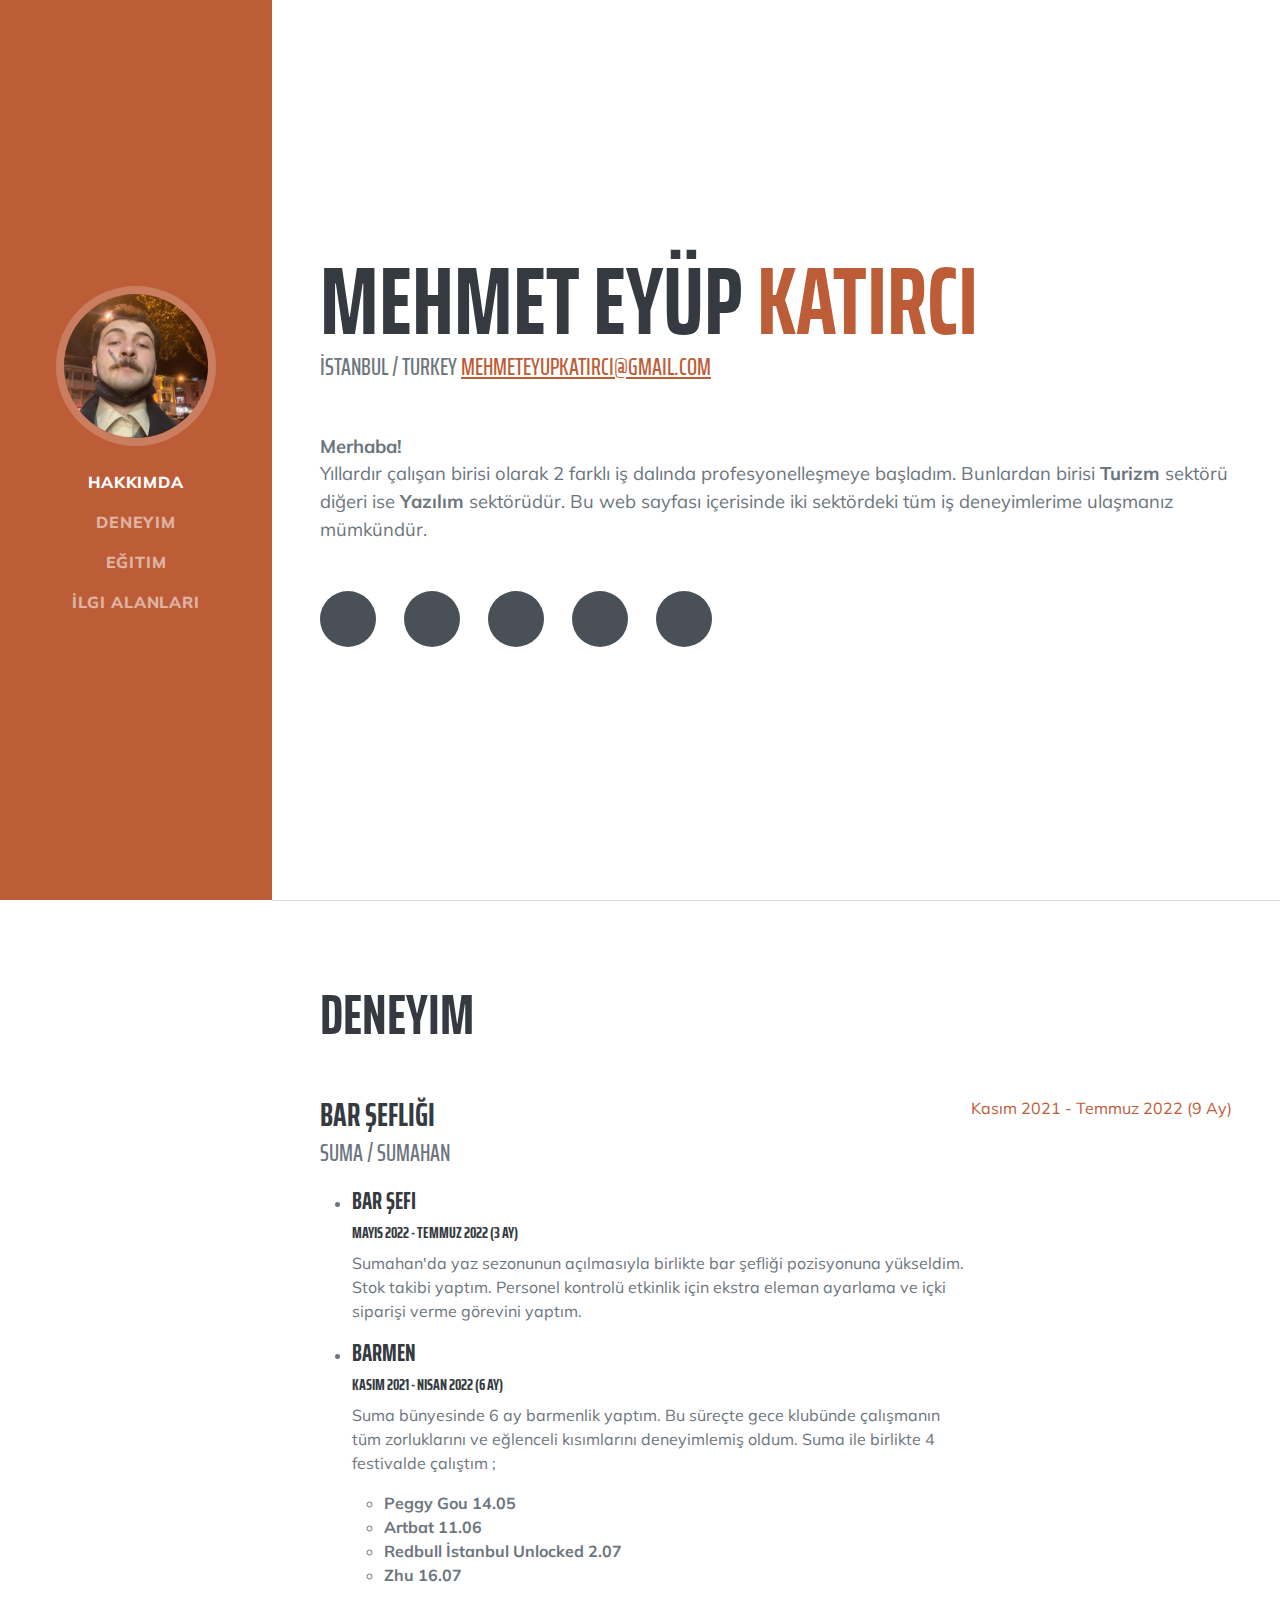
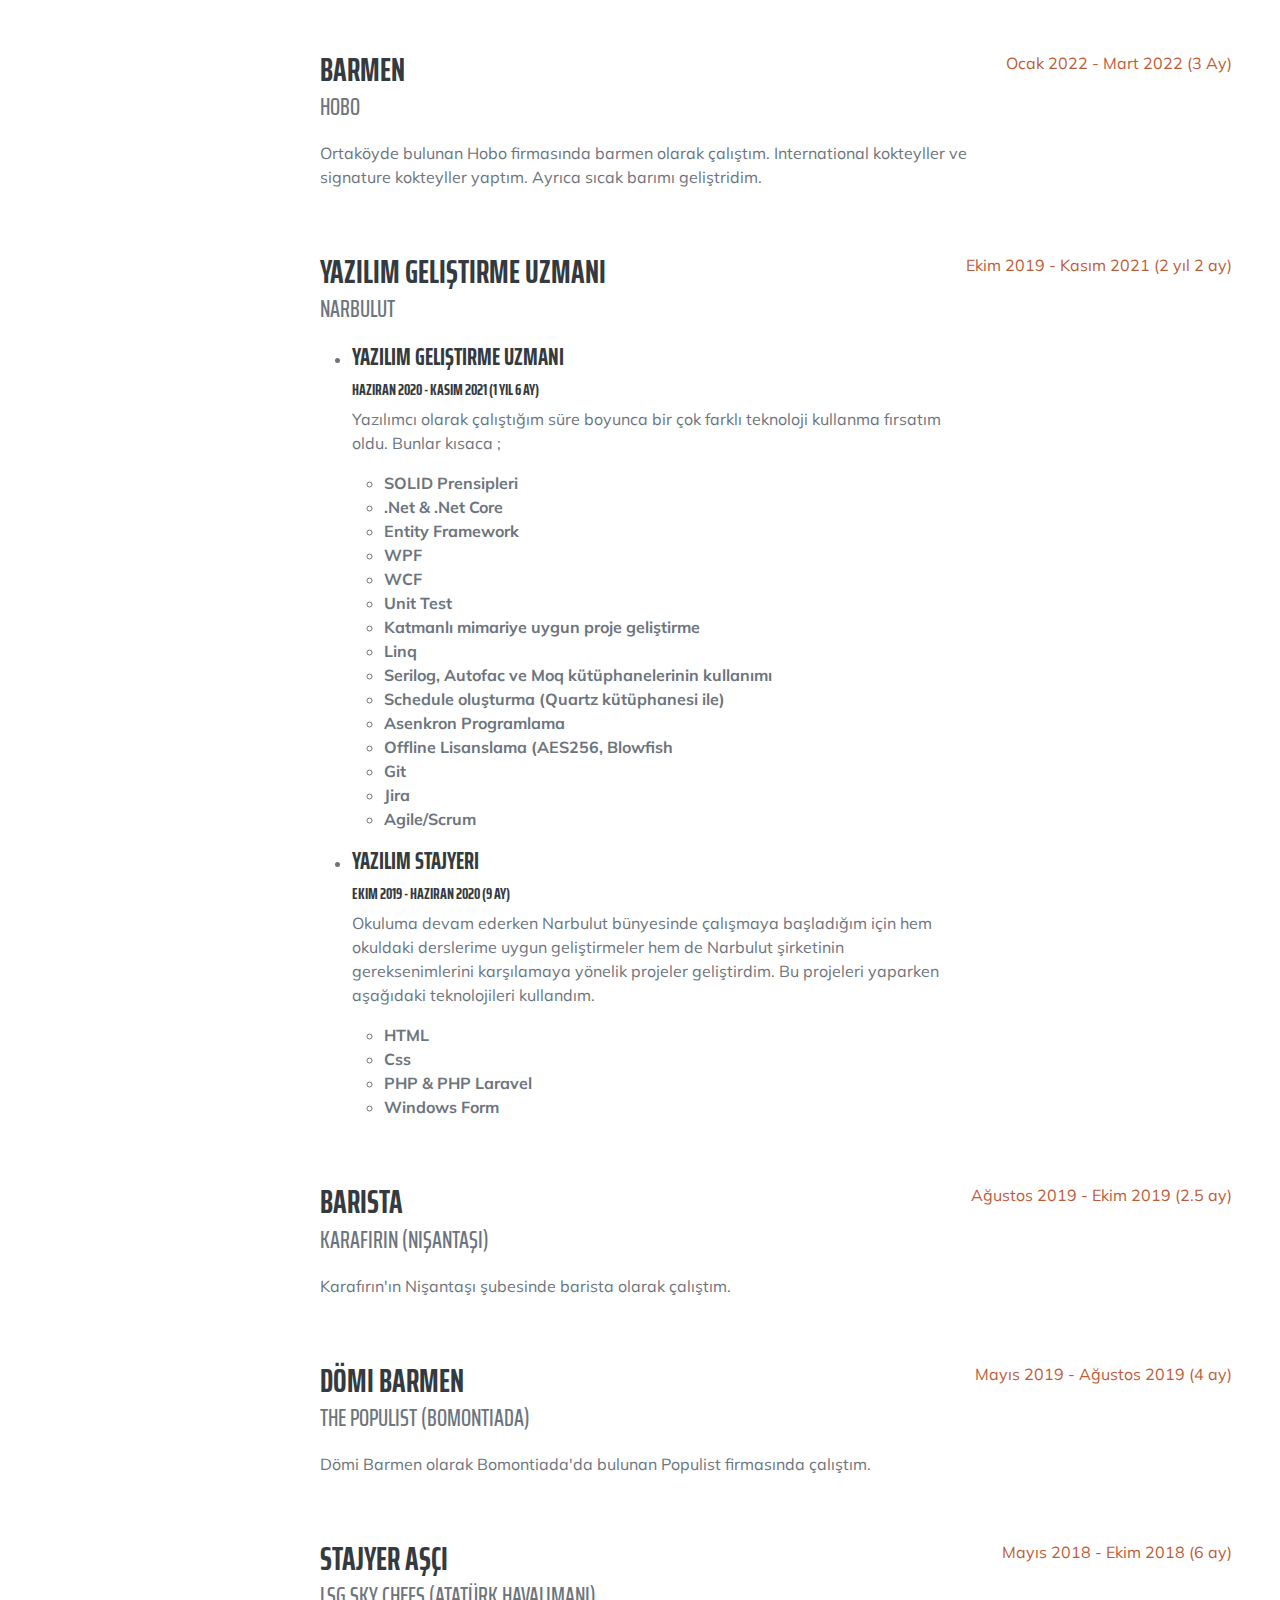
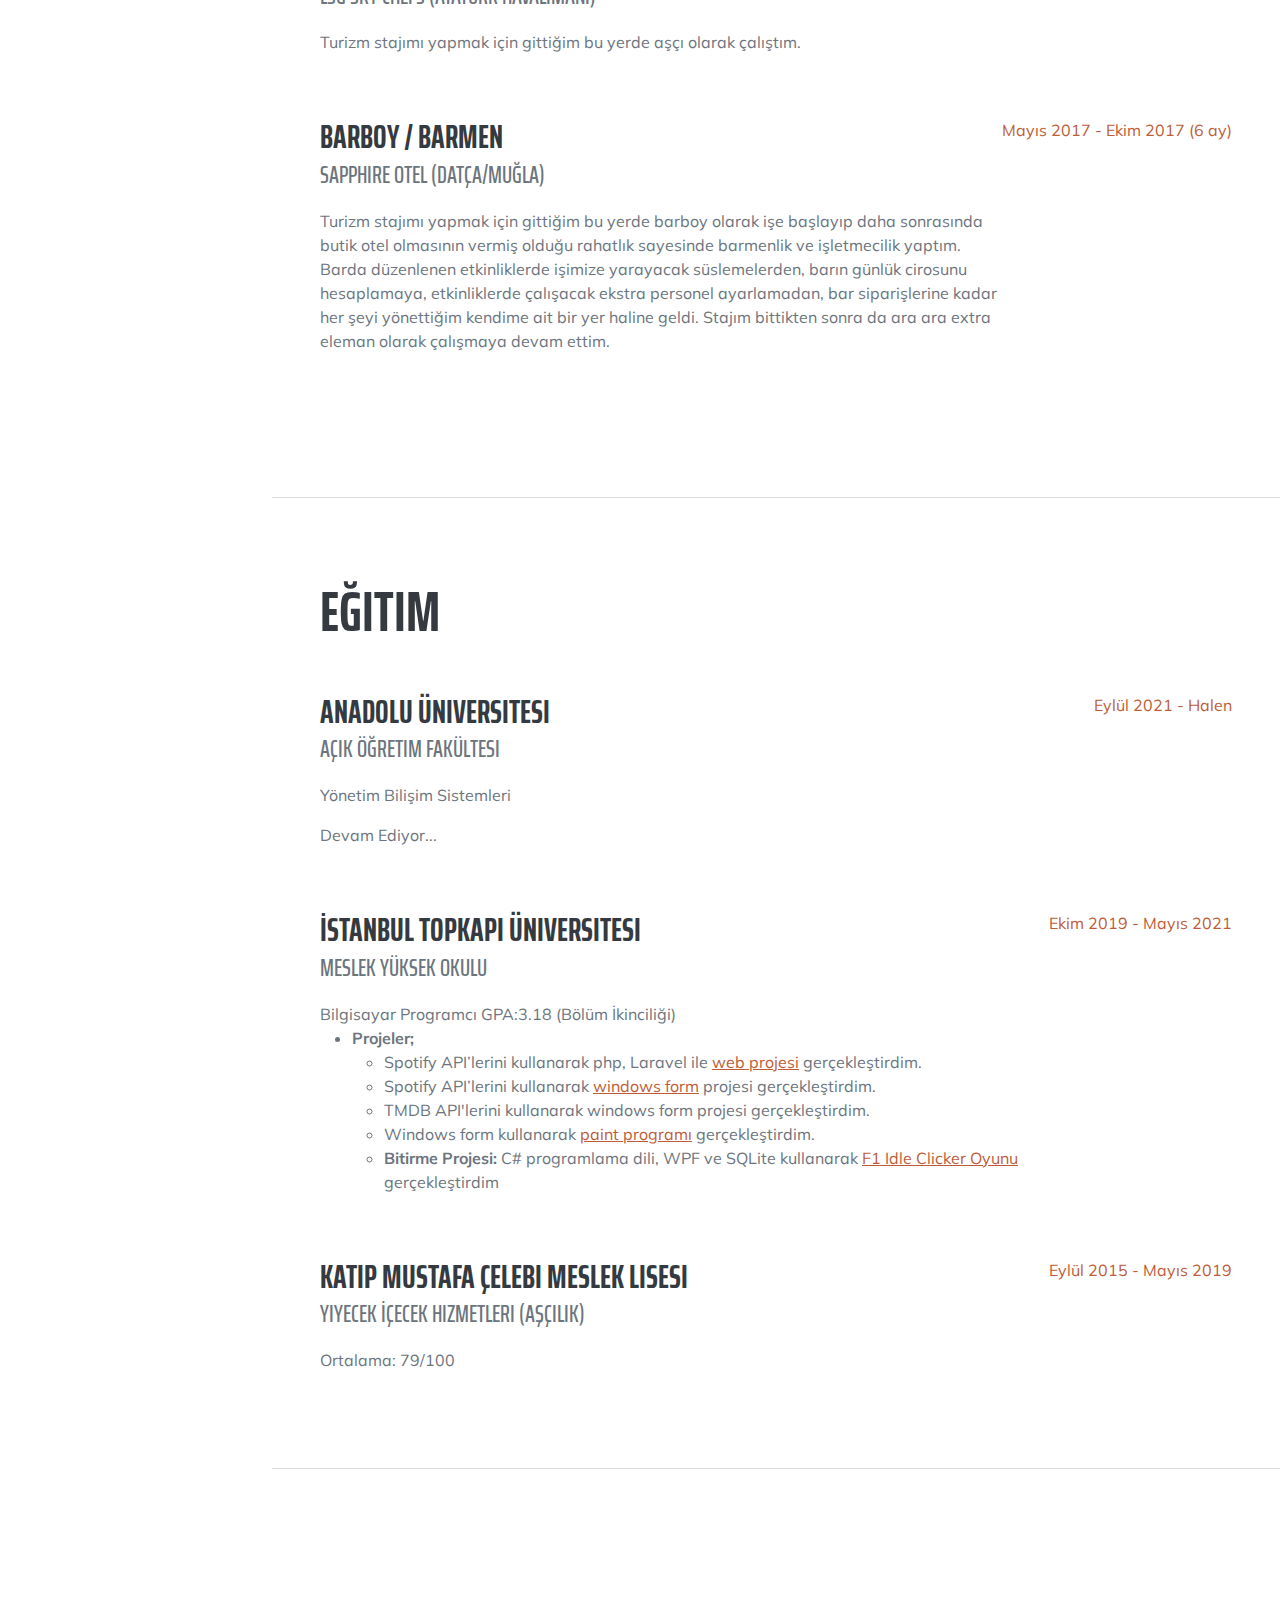
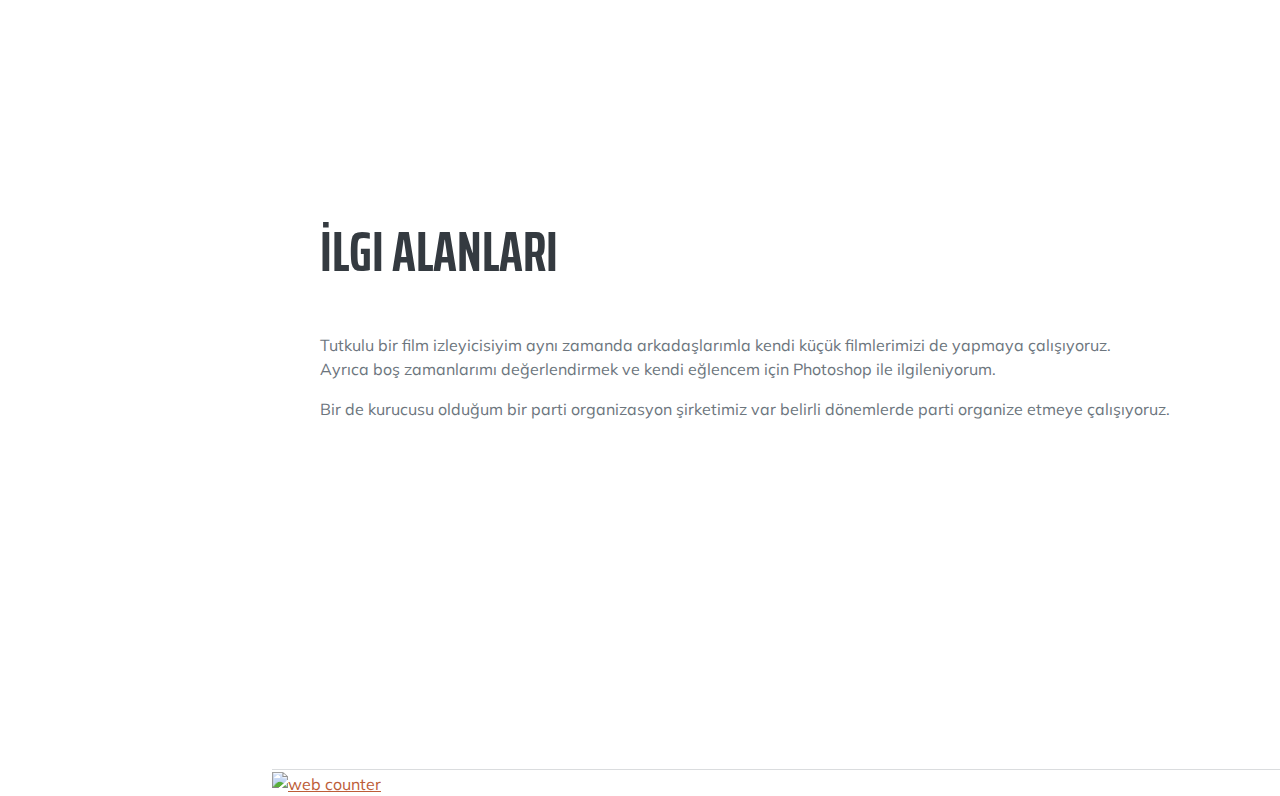
==== homepage.html @ cbed5f96 "loading page added (i know is unnecessary but i like it)" ====
<!DOCTYPE html>
<html lang="en">
    <head>
        <meta charset="utf-8" />
        <meta name="viewport" content="width=device-width, initial-scale=1, shrink-to-fit=no" />
        <meta name="description" content="" />
        <meta name="author" content="" />
        <title>Mehmet Eyüp Katırcı </title>
        <link rel="icon" type="image/x-icon" href="assets/img/favicon.ico" />
        <!-- Font Awesome icons (free version)-->
        <script src="https://use.fontawesome.com/releases/v5.15.3/js/all.js" crossorigin="anonymous"></script>
        <!-- Google fonts-->
        <link href="https://fonts.googleapis.com/css?family=Saira+Extra+Condensed:500,700" rel="stylesheet" type="text/css" />
        <link href="https://fonts.googleapis.com/css?family=Muli:400,400i,800,800i" rel="stylesheet" type="text/css" />
        <!-- Core theme CSS (includes Bootstrap)-->
        <link href="css/styles.css" rel="stylesheet" />
    </head>
    <body id="page-top">
        <!-- Navigation-->
        <nav class="navbar navbar-expand-lg navbar-dark bg-primary fixed-top" id="sideNav">
            <a class="navbar-brand js-scroll-trigger" href="#page-top">
                <span class="d-block d-lg-none">Mehmet Eyüp Katırcı</span>
                <span class="d-none d-lg-block"><img class="img-fluid img-profile rounded-circle mx-auto mb-2" src="assets/img/profil.jpg" alt="..." /></span>
            </a>
            <button class="navbar-toggler" type="button" data-bs-toggle="collapse" data-bs-target="#navbarResponsive" aria-controls="navbarResponsive" aria-expanded="false" aria-label="Toggle navigation"><span class="navbar-toggler-icon"></span></button>
            <div class="collapse navbar-collapse" id="navbarResponsive">
                <ul class="navbar-nav">
                    <li class="nav-item"><a class="nav-link js-scroll-trigger" href="#about">Hakkımda</a></li>
                    <li class="nav-item"><a class="nav-link js-scroll-trigger" href="#experience">Deneyim</a></li>
                    <li class="nav-item"><a class="nav-link js-scroll-trigger" href="#education">Eğitim</a></li>
                    <li class="nav-item"><a class="nav-link js-scroll-trigger" href="#interests">İlgi Alanları</a></li>
                </ul>
            </div>
        </nav>
        <!-- Page Content-->
        <div class="container-fluid p-0">
            <!-- About-->
            <section class="resume-section" id="about">
                <div class="resume-section-content">
                    <h1 class="mb-0">
                        Mehmet Eyüp
                        <span class="text-primary">Katırcı</span>
                    </h1>
                    <div class="subheading mb-5">
                        İstanbul / Turkey 
                        <a href="mailto:mehmeteyupkatirci@gmail.com">mehmeteyupkatirci@gmail.com</a>
                    </div>
                    <p class="lead mb-5"> <strong>Merhaba!</strong> <br> Yıllardır çalışan birisi olarak 2 farklı iş dalında profesyonelleşmeye başladım. Bunlardan birisi <strong>Turizm</strong> sektörü diğeri ise <strong>Yazılım</strong> sektörüdür. Bu web sayfası içerisinde iki sektördeki tüm iş deneyimlerime ulaşmanız mümkündür.</p>
                    <div class="social-icons">
                        <a class="social-icon" target="_blank" href="https://www.linkedin.com/in/mehmeteyupkatirci/"><i class="fab fa-linkedin-in"></i></a>
                        <a class="social-icon" target="_blank" href="https://github.com/mehmeteyupkatirci"><i class="fab fa-github"></i></a>
                        <a class="social-icon" target="_blank" href="https://instagram.com/eyupktrc"><i class="fab fa-instagram"></i></a>
                        <a class="social-icon" target="_blank" href="https://letterboxd.com/mek"><i class="fa fa-film"></i></a>
                        <a class="social-icon" target="_blank" href="https://www.imdb.com/user/ur90310550/?ref_=nv_usr_prof_2"><i class="fab fa-imdb"></i></a>
                    </div>
                </div>
            </section>
            <hr class="m-0" />
            <!-- Deneyim-->
            <section class="resume-section" id="experience">
                <div class="resume-section-content">
                    <h2 class="mb-5">Deneyim</h2>
                    <div class="d-flex flex-column flex-md-row justify-content-between mb-5">
                        <div class="flex-grow-1">
                            <h3 class="mb-0">Bar Şefliği</h3>
                            <div class="subheading mb-3">Suma / Sumahan</div>
                            <ul>
                                <li><h4>Bar Şefi</h4> <h6>Mayıs 2022 - Temmuz 2022 (3 ay)</h6></li>
                                <p>Sumahan'da yaz sezonunun açılmasıyla birlikte bar şefliği pozisyonuna yükseldim. Stok takibi yaptım. 
                                    Personel kontrolü etkinlik için ekstra eleman ayarlama ve içki siparişi verme görevini yaptım.</p>
                                <li><h4>Barmen</h4> <h6>Kasım 2021 - Nisan 2022 (6 ay)</h6></li>
                                <p>Suma bünyesinde 6 ay barmenlik yaptım. Bu süreçte gece klubünde çalışmanın tüm zorluklarını ve 
                                    eğlenceli kısımlarını deneyimlemiş oldum. Suma ile birlikte 4 festivalde çalıştım ;</p>
                                <ul>
                                    <li><strong>Peggy Gou 14.05 </strong> </li>
                                    <li><strong>Artbat 11.06</strong></li>
                                    <li><strong>Redbull İstanbul Unlocked 2.07</strong></li>
                                    <li><strong>Zhu 16.07</strong></li>
                                </ul>
                            </ul>
                            
                        </div>
                        <div class="flex-shrink-0"><span class="text-primary">Kasım 2021 - Temmuz 2022 (9 Ay)</span></div>
                    </div>
                    <div class="d-flex flex-column flex-md-row justify-content-between mb-5">
                        <div class="flex-grow-1">
                            <h3 class="mb-0">Barmen</h3>
                            <div class="subheading mb-3">Hobo</div>
                            <p>Ortaköyde bulunan Hobo firmasında barmen olarak çalıştım. International kokteyller ve signature 
                                kokteyller yaptım. Ayrıca sıcak barımı geliştridim.</p>
                        </div>
                        <div class="flex-shrink-0"><span class="text-primary">Ocak 2022 - Mart 2022 (3 Ay)</span></div>
                    </div>
                    <div class="d-flex flex-column flex-md-row justify-content-between mb-5">
                        <div class="flex-grow-1">
                            <h3 class="mb-0">Yazılım Geliştirme Uzmanı</h3>
                            <div class="subheading mb-3">Narbulut</div>
                            <ul>
                                <li><h4>Yazılım Geliştirme Uzmanı</h4> <h6>Haziran 2020 - Kasım 2021 (1 yıl 6 ay)</h6></li>
                                <p>Yazılımcı olarak çalıştığım süre boyunca bir çok farklı teknoloji kullanma fırsatım oldu. Bunlar kısaca ;</p>
                                    <ul>
                                        <li><strong>SOLID Prensipleri</strong></li>
                                        <li><strong>.Net & .Net Core</strong></li>
                                        <li><strong>Entity Framework</strong></li>
                                        <li><strong>WPF</strong></li>
                                        <li><strong>WCF</strong></li>
                                        <li><strong>Unit Test</strong></li>
                                        <li><strong>Katmanlı mimariye uygun proje geliştirme</strong></li>
                                        <li><strong>Linq</strong></li>
                                        <li><strong>Serilog, Autofac ve Moq kütüphanelerinin kullanımı</strong></li>
                                        <li><strong>Schedule oluşturma (Quartz kütüphanesi ile)</strong></li>
                                        <li><strong>Asenkron Programlama</strong></li>
                                        <li><strong>Offline Lisanslama (AES256, Blowfish</strong></li>
                                        <li><strong>Git</strong></li>
                                        <li><strong>Jira</strong></li>
                                        <li><strong>Agile/Scrum</strong></li>
                                    </ul>
                                    <p></p>
                                    <li><h4>Yazılım Stajyeri</h4> <h6>Ekim 2019 - Haziran 2020 (9 ay)</h6></li>
                                <p>Okuluma devam ederken Narbulut bünyesinde çalışmaya başladığım için hem okuldaki derslerime uygun geliştirmeler
                                     hem de Narbulut şirketinin gereksenimlerini karşılamaya yönelik projeler geliştirdim. Bu projeleri yaparken 
                                     aşağıdaki teknolojileri kullandım.</p>
                                    <ul>
                                        <li><strong>HTML</strong></li>
                                        <li><strong>Css</strong></li>
                                        <li><strong>PHP & PHP Laravel</strong></li>
                                        <li><strong>Windows Form</strong></li>
                                    </ul>
                            </ul>
                        </div>
                        <div class="flex-shrink-0"><span class="text-primary">Ekim 2019 - Kasım 2021 (2 yıl 2 ay) </span></div>
                    </div>
                    <div class="d-flex flex-column flex-md-row justify-content-between mb-5">
                        <div class="flex-grow-1">
                            <h3 class="mb-0">Barista</h3>
                            <div class="subheading mb-3">Karafırın (Nişantaşı)</div>
                            <p>Karafırın'ın Nişantaşı şubesinde barista olarak çalıştım.</p>
                        </div>
                        <div class="flex-shrink-0"><span class="text-primary">Ağustos 2019 - Ekim 2019 (2.5 ay)</span></div>
                    </div>
                    <div class="d-flex flex-column flex-md-row justify-content-between mb-5">
                        <div class="flex-grow-1">
                            <h3 class="mb-0">Dömi Barmen</h3>
                            <div class="subheading mb-3">The Populist (Bomontiada)</div>
                            <p>Dömi Barmen olarak Bomontiada'da bulunan Populist firmasında çalıştım.</p>
                        </div>
                        <div class="flex-shrink-0"><span class="text-primary">Mayıs 2019 - Ağustos 2019 (4 ay)</span></div>
                    </div>
                    <div class="d-flex flex-column flex-md-row justify-content-between mb-5">
                        <div class="flex-grow-1">
                            <h3 class="mb-0">Stajyer Aşçı</h3>
                            <div class="subheading mb-3">LSG Sky Chefs (Atatürk Havalimanı)</div>
                            <p>Turizm stajımı yapmak için gittiğim bu yerde aşçı olarak çalıştım.</p>
                        </div>
                        <div class="flex-shrink-0"><span class="text-primary">Mayıs 2018 - Ekim 2018 (6 ay)</span></div>
                    </div>
                    <div class="d-flex flex-column flex-md-row justify-content-between mb-5">
                        <div class="flex-grow-1">
                            <h3 class="mb-0">Barboy / Barmen</h3>
                            <div class="subheading mb-3">Sapphire Otel (Datça/Muğla)</div>
                            <p>Turizm stajımı yapmak için gittiğim bu yerde barboy olarak işe başlayıp daha sonrasında butik otel 
                                olmasının vermiş olduğu rahatlık sayesinde barmenlik ve işletmecilik yaptım. Barda düzenlenen 
                                etkinliklerde işimize yarayacak süslemelerden, barın günlük cirosunu hesaplamaya, 
                                etkinliklerde çalışacak ekstra personel ayarlamadan, bar siparişlerine kadar her şeyi yönettiğim 
                                kendime ait bir yer haline geldi. Stajım bittikten sonra da ara ara extra eleman olarak çalışmaya 
                                devam ettim.</p>
                        </div>
                        <div class="flex-shrink-0"><span class="text-primary">Mayıs 2017 - Ekim 2017 (6 ay)</span></div>
                    </div>
                </div>
            </section>
            <hr class="m-0" />
            <!-- Education-->
            <section class="resume-section" id="education">
                <div class="resume-section-content">
                    <h2 class="mb-5">Eğitim</h2>
                    <div class="d-flex flex-column flex-md-row justify-content-between mb-5">
                        <div class="flex-grow-1">
                            <h3 class="mb-0">Anadolu Üniversitesi</h3>
                            <div class="subheading mb-3">Açık Öğretim Fakültesi</div>
                            <p>Yönetim Bilişim Sistemleri</p>
                            <p>Devam Ediyor...</p>
                        </div>
                        <div class="flex-shrink-0"><span class="text-primary">Eylül 2021 - Halen</span></div>
                    </div>
                    <div class="d-flex flex-column flex-md-row justify-content-between mb-5">
                        <div class="flex-grow-1">
                            <h3 class="mb-0">İstanbul Topkapı Üniversitesi</h3>
                            <div class="subheading mb-3">Meslek Yüksek Okulu</div>
                            <div>Bilgisayar Programcı GPA:3.18 (Bölüm İkinciliği)</div>
                            <ul>
                                <li><strong>Projeler;</strong></li>
                                <ul>
                                    <li>Spotify API’lerini kullanarak php, Laravel ile <a href="https://github.com/mehmeteyupkatirci/NarMuzik" target="_blank">web projesi</a> gerçekleştirdim.</li>
                                    <li>Spotify API’lerini kullanarak <a href="https://github.com/mehmeteyupkatirci/Laterna" target="_blank">windows form</a> projesi gerçekleştirdim.</li>
                                    <li>TMDB API'lerini kullanarak windows form projesi gerçekleştirdim.</li>
                                    <li>Windows form kullanarak <a href="https://github.com/mehmeteyupkatirci/Paint-App" target="_blank">paint programı</a> gerçekleştirdim.</li>
                                    <li><strong>Bitirme Projesi:</strong> C# programlama dili, WPF ve SQLite kullanarak  <a href="https://github.com/mehmeteyupkatirci/ClickerGame" target="_blank">F1 Idle Clicker Oyunu</a> gerçekleştirdim</li>
                                </ul>
                            </ul>
                        </div>
                        <div class="flex-shrink-0"><span class="text-primary">Ekim 2019 - Mayıs 2021</span></div>
                    </div>
                    <div class="d-flex flex-column flex-md-row justify-content-between">
                        <div class="flex-grow-1">
                            <h3 class="mb-0">Katip Mustafa Çelebi Meslek Lisesi</h3>
                            <div class="subheading mb-3">Yiyecek İçecek Hizmetleri (Aşçılık)</div>
                            <p>Ortalama: 79/100</p>
                        </div>
                        <div class="flex-shrink-0"><span class="text-primary">Eylül 2015 - Mayıs 2019</span></div>
                    </div>
                </div>
            </section>
            <hr class="m-0" />
            <!-- Interests-->
            <section class="resume-section" id="interests">
                <div class="resume-section-content">
                    <h2 class="mb-5">İlgi Alanları</h2>
                    <p class="mb-0">Tutkulu bir film izleyicisiyim aynı zamanda arkadaşlarımla kendi küçük filmlerimizi de yapmaya çalışıyoruz.</p>
                    <p>Ayrıca boş zamanlarımı değerlendirmek ve kendi eğlencem için Photoshop ile ilgileniyorum.</p>
                    <p class="mb-0">Bir de kurucusu olduğum bir parti organizasyon şirketimiz var belirli dönemlerde parti organize etmeye çalışıyoruz.</p>
                </div>
            </section>
            <hr class="m-0" />
            <!-- hitwebcounter Code START -->
            <a href="https://www.hitwebcounter.com" target="_blank">
            <img src="https://hitwebcounter.com/counter/counter.php?page=8020152&style=0007&nbdigits=5&type=page&initCount=11" title="Free Counter" Alt="web counter" border="0" /></a>   
        </div>
        <!-- Bootstrap core JS-->
        <script src="https://cdn.jsdelivr.net/npm/bootstrap@5.1.0/dist/js/bootstrap.bundle.min.js"></script>
        <!-- Core theme JS-->
        <script src="js/scripts.js"></script>
    </body>
</html>
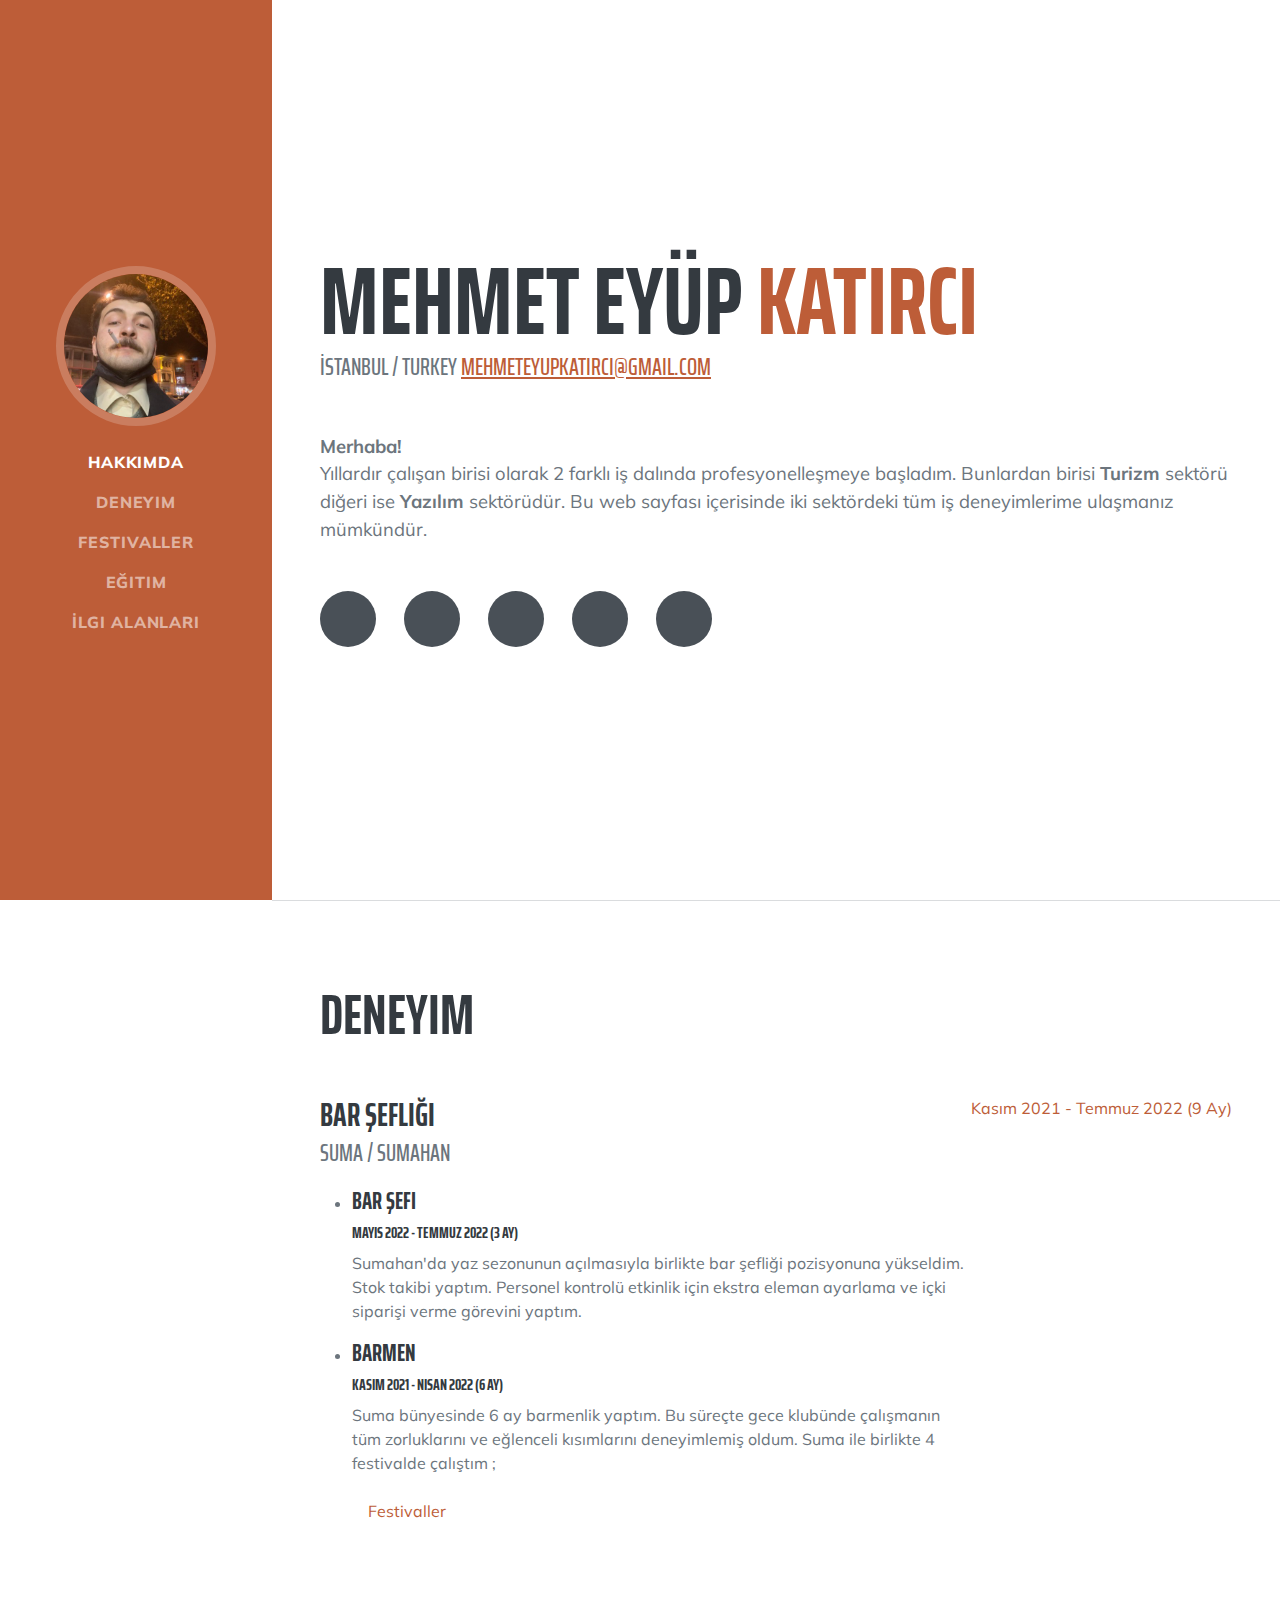
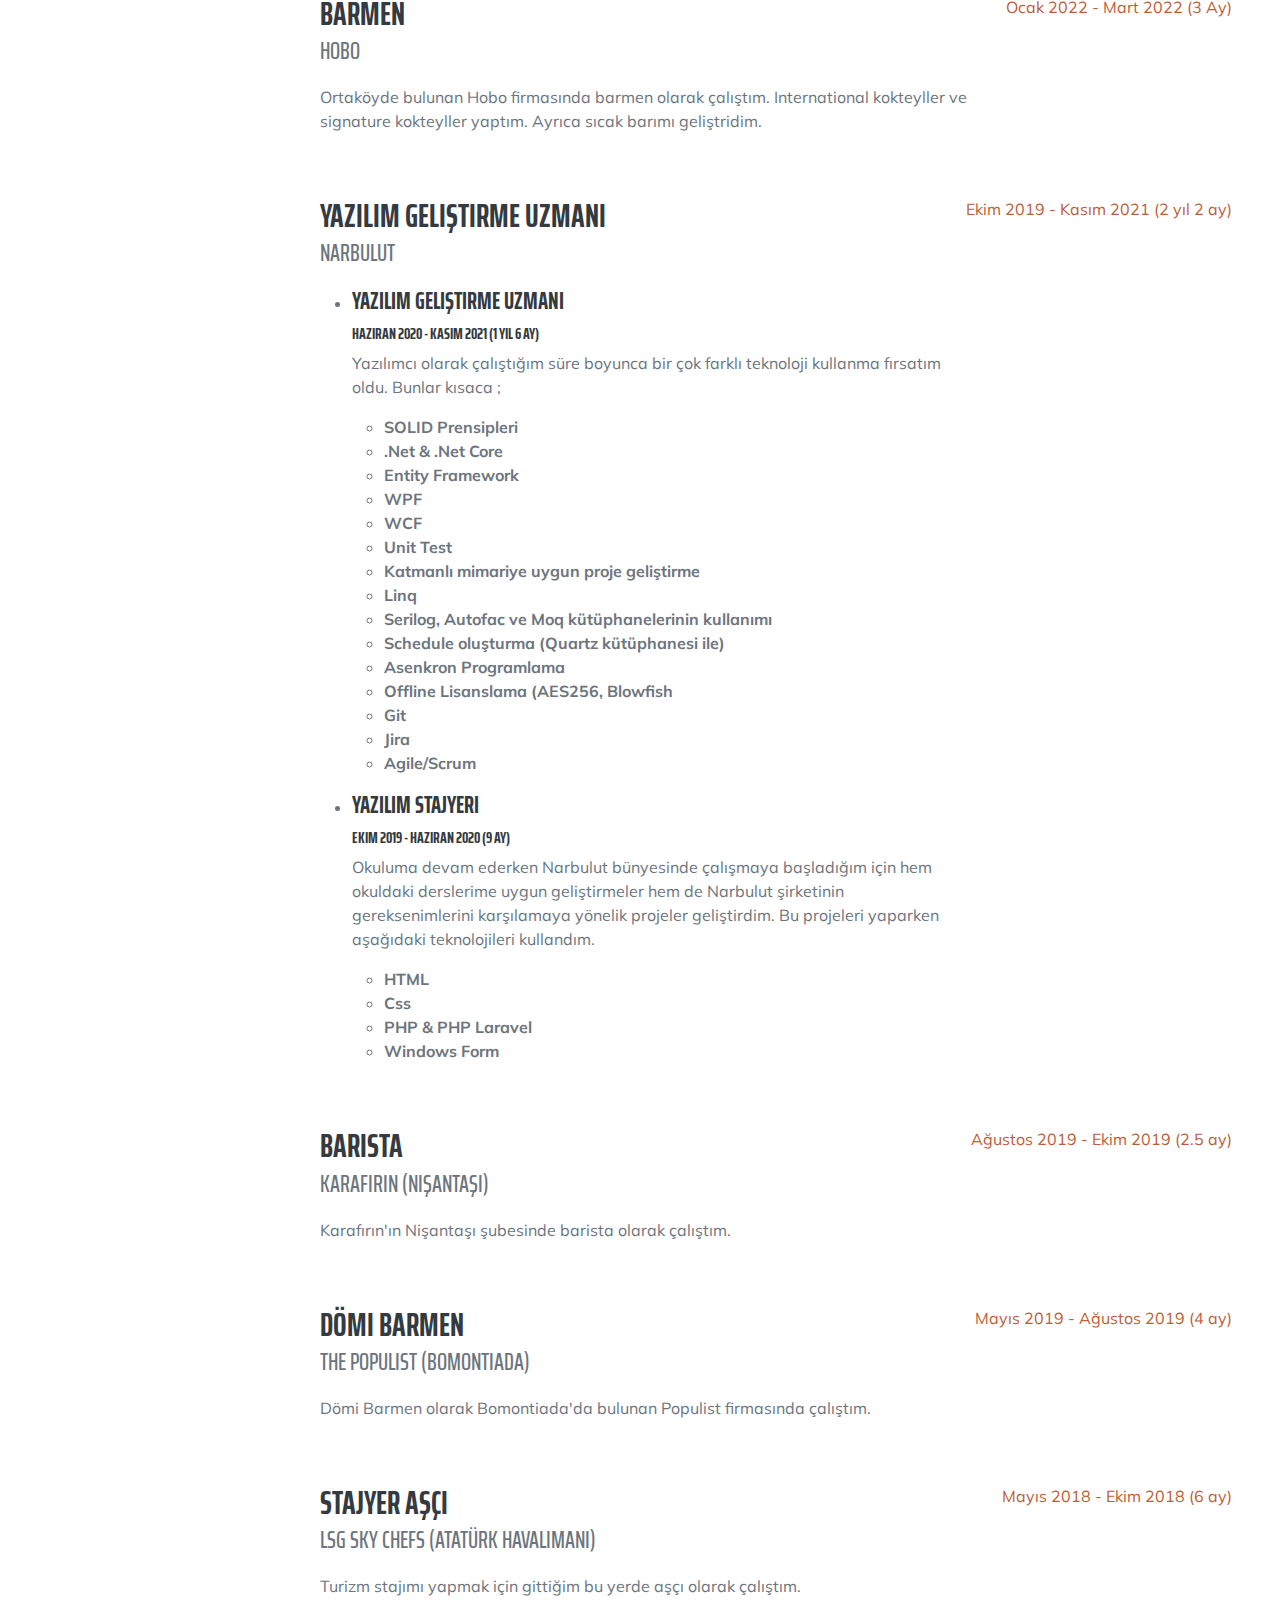
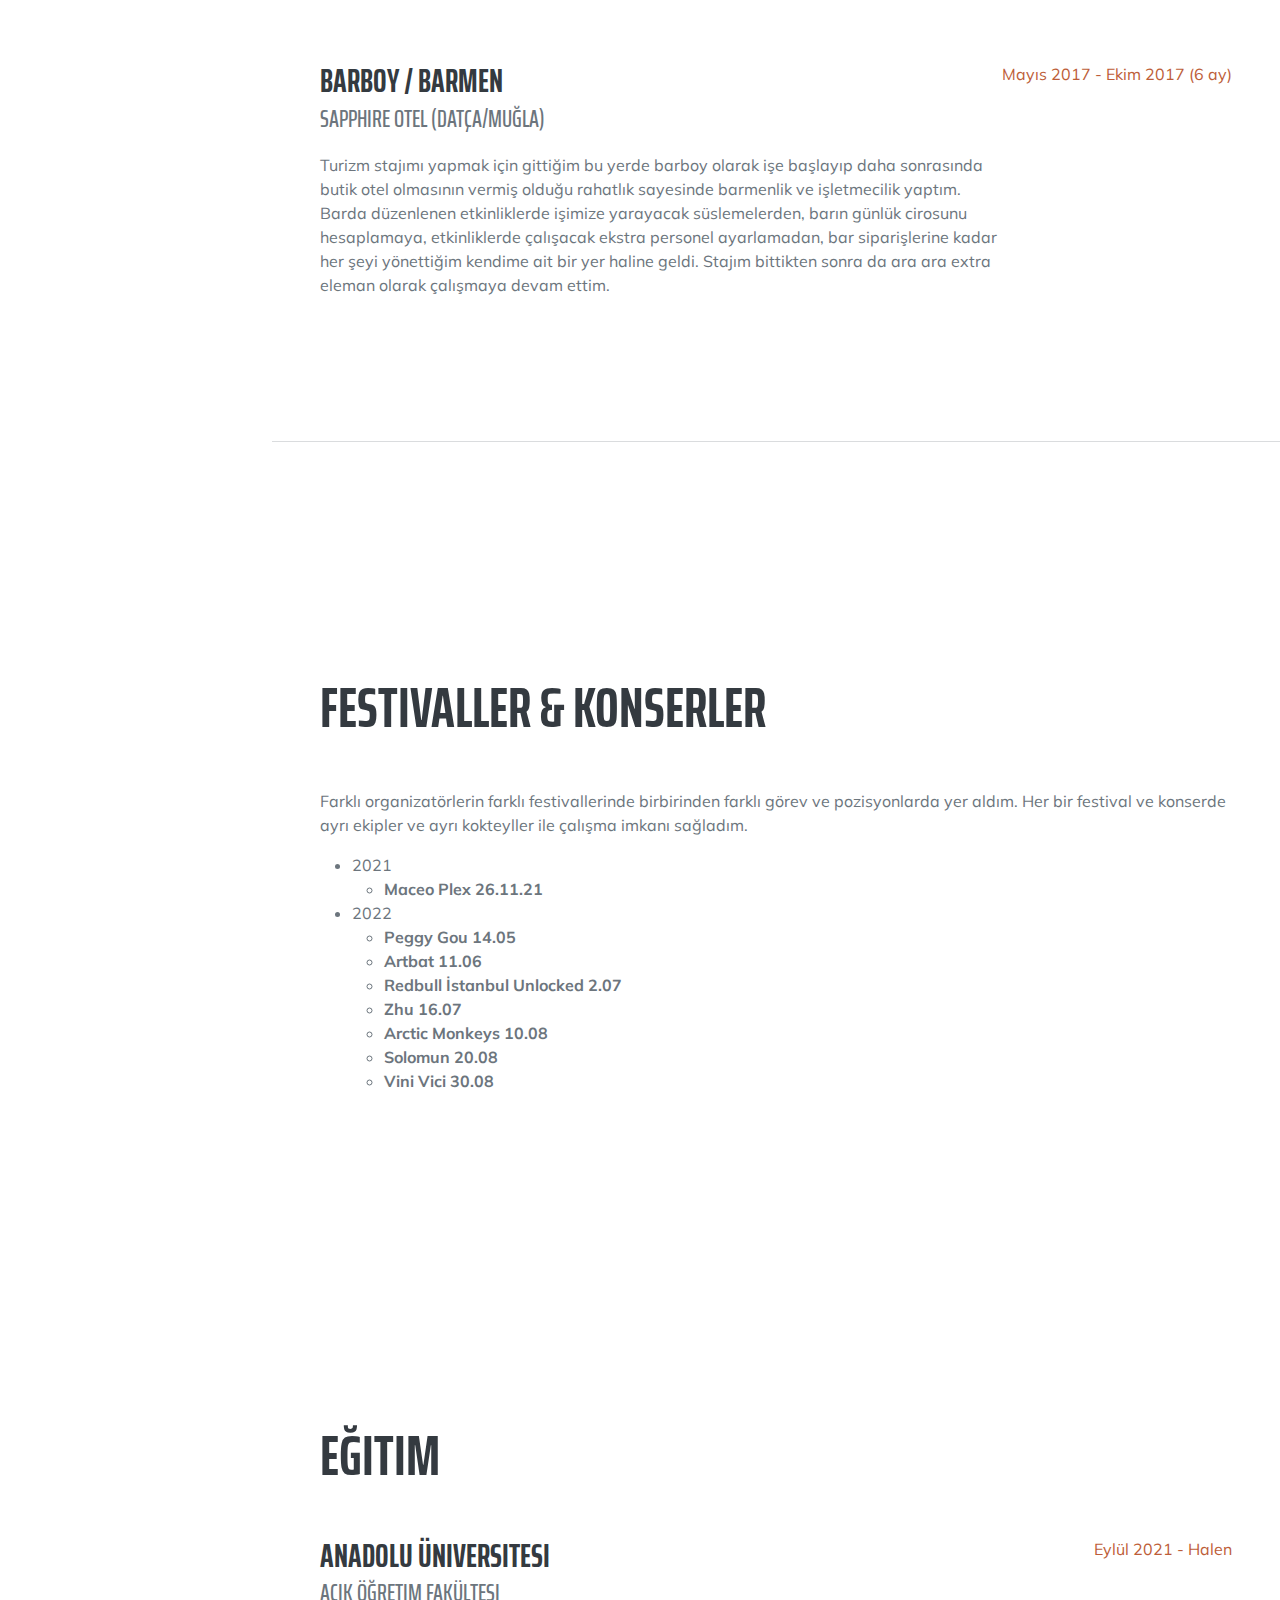
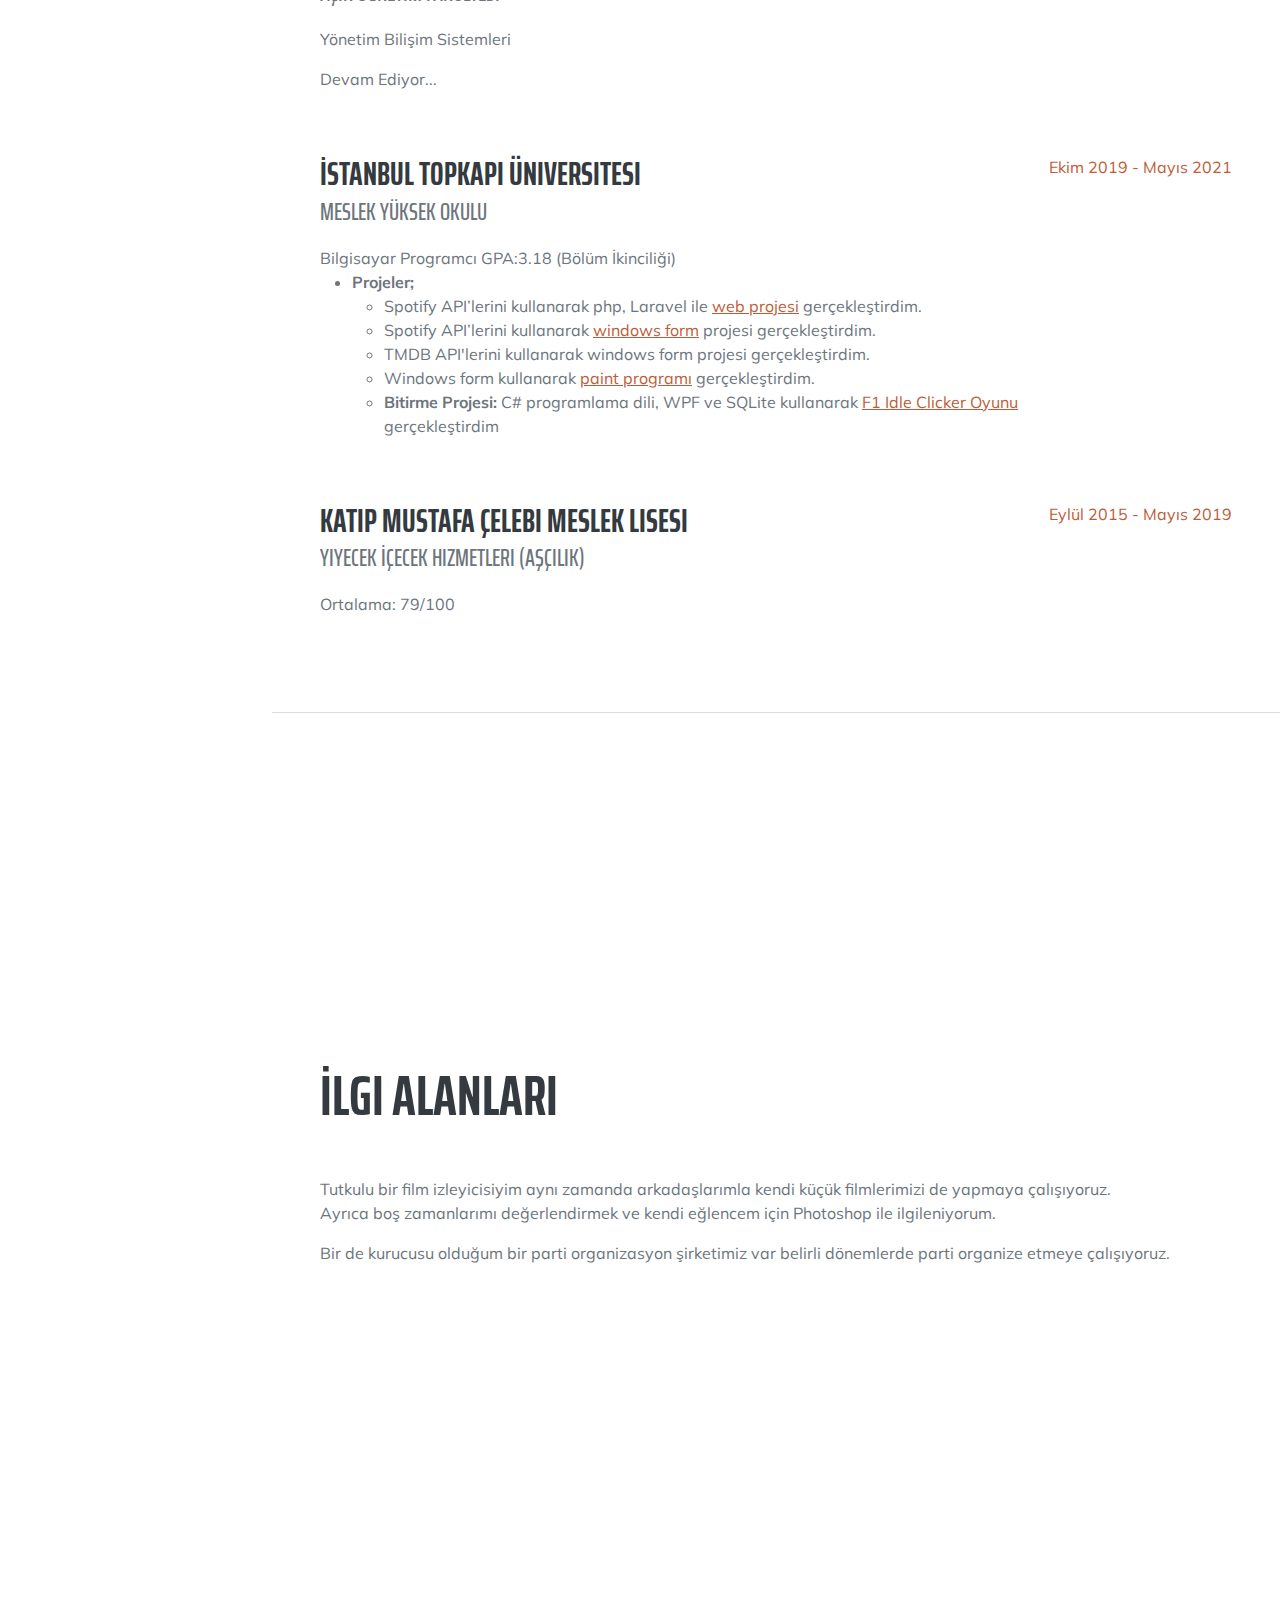
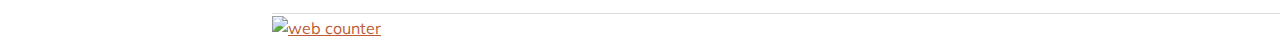
==== commit fad24a89: "fest section added" ====
--- a/homepage.html
+++ b/homepage.html
@@ -27,6 +27,7 @@
                 <ul class="navbar-nav">
                     <li class="nav-item"><a class="nav-link js-scroll-trigger" href="#about">Hakkımda</a></li>
                     <li class="nav-item"><a class="nav-link js-scroll-trigger" href="#experience">Deneyim</a></li>
+                    <li class="nav-item"><a class="nav-link js-scroll-trigger" href="#fests">Festivaller</a></li>
                     <li class="nav-item"><a class="nav-link js-scroll-trigger" href="#education">Eğitim</a></li>
                     <li class="nav-item"><a class="nav-link js-scroll-trigger" href="#interests">İlgi Alanları</a></li>
                 </ul>
@@ -71,12 +72,7 @@
                                 <li><h4>Barmen</h4> <h6>Kasım 2021 - Nisan 2022 (6 ay)</h6></li>
                                 <p>Suma bünyesinde 6 ay barmenlik yaptım. Bu süreçte gece klubünde çalışmanın tüm zorluklarını ve 
                                     eğlenceli kısımlarını deneyimlemiş oldum. Suma ile birlikte 4 festivalde çalıştım ;</p>
-                                <ul>
-                                    <li><strong>Peggy Gou 14.05 </strong> </li>
-                                    <li><strong>Artbat 11.06</strong></li>
-                                    <li><strong>Redbull İstanbul Unlocked 2.07</strong></li>
-                                    <li><strong>Zhu 16.07</strong></li>
-                                </ul>
+                                <p class="nav-item"><a class="nav-link js-scroll-trigger" href="#fests">Festivaller</a></p>
                             </ul>
                             
                         </div>
@@ -170,6 +166,29 @@
                 </div>
             </section>
             <hr class="m-0" />
+            <section class="resume-section" id="fests">
+                <div class="resume-section-content">
+                    <h2 class="mb-5">Festivaller & Konserler</h2>
+                    <p>Farklı organizatörlerin farklı festivallerinde birbirinden farklı görev ve pozisyonlarda yer aldım. 
+                        Her bir festival ve konserde ayrı ekipler ve ayrı kokteyller ile çalışma imkanı sağladım. </p>
+                    <ul>
+                        <li>2021</li>
+                        <ul>
+                            <li><strong>Maceo Plex 26.11.21</strong></li>
+                        </ul>
+                       <li> 2022</li>
+                       <ul>
+                        <li><strong>Peggy Gou 14.05 </strong> </li>
+                        <li><strong>Artbat 11.06</strong></li>
+                        <li><strong>Redbull İstanbul Unlocked 2.07</strong></li>
+                        <li><strong>Zhu 16.07</strong></li>
+                        <li><strong>Arctic Monkeys 10.08</strong></li>
+                        <li><strong>Solomun 20.08</strong></li>
+                        <li><strong>Vini Vici 30.08</strong></li>
+                       </ul>
+                    </ul>
+                </div> 
+            </section>
             <!-- Education-->
             <section class="resume-section" id="education">
                 <div class="resume-section-content">
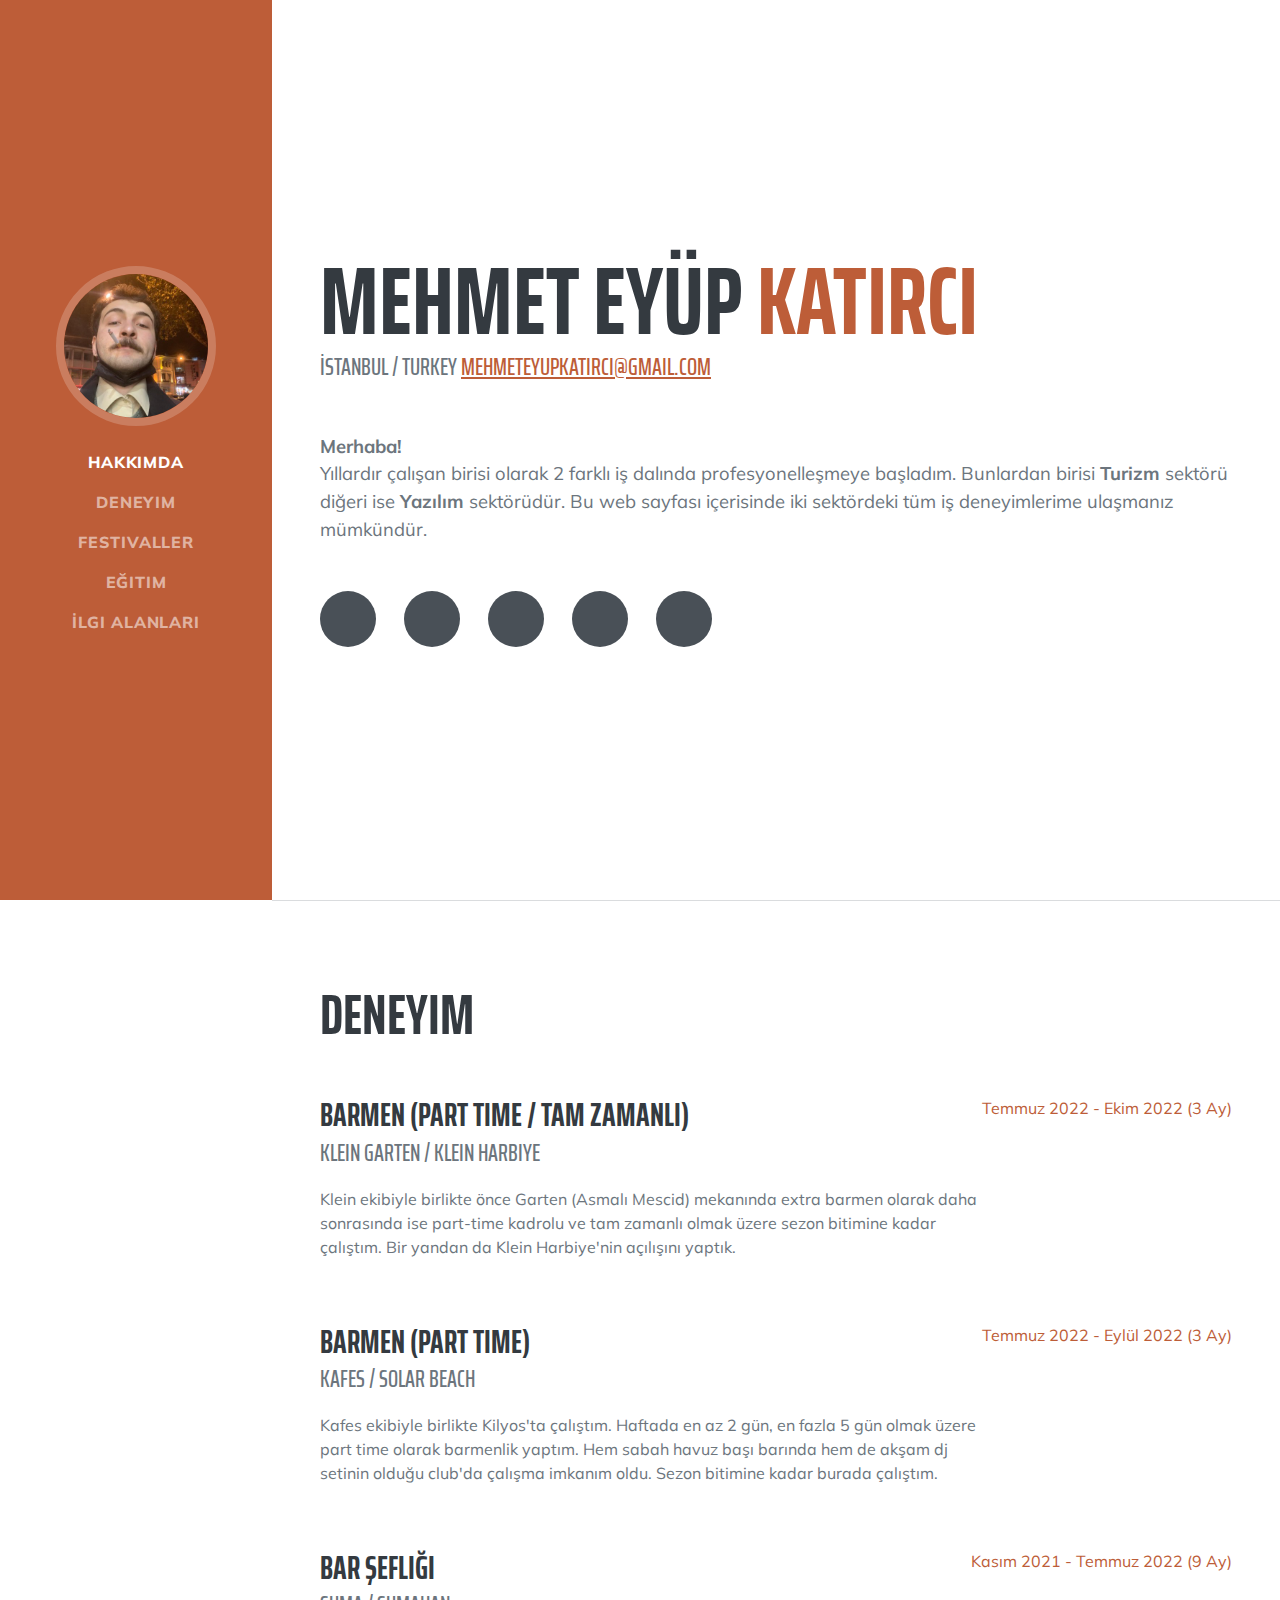
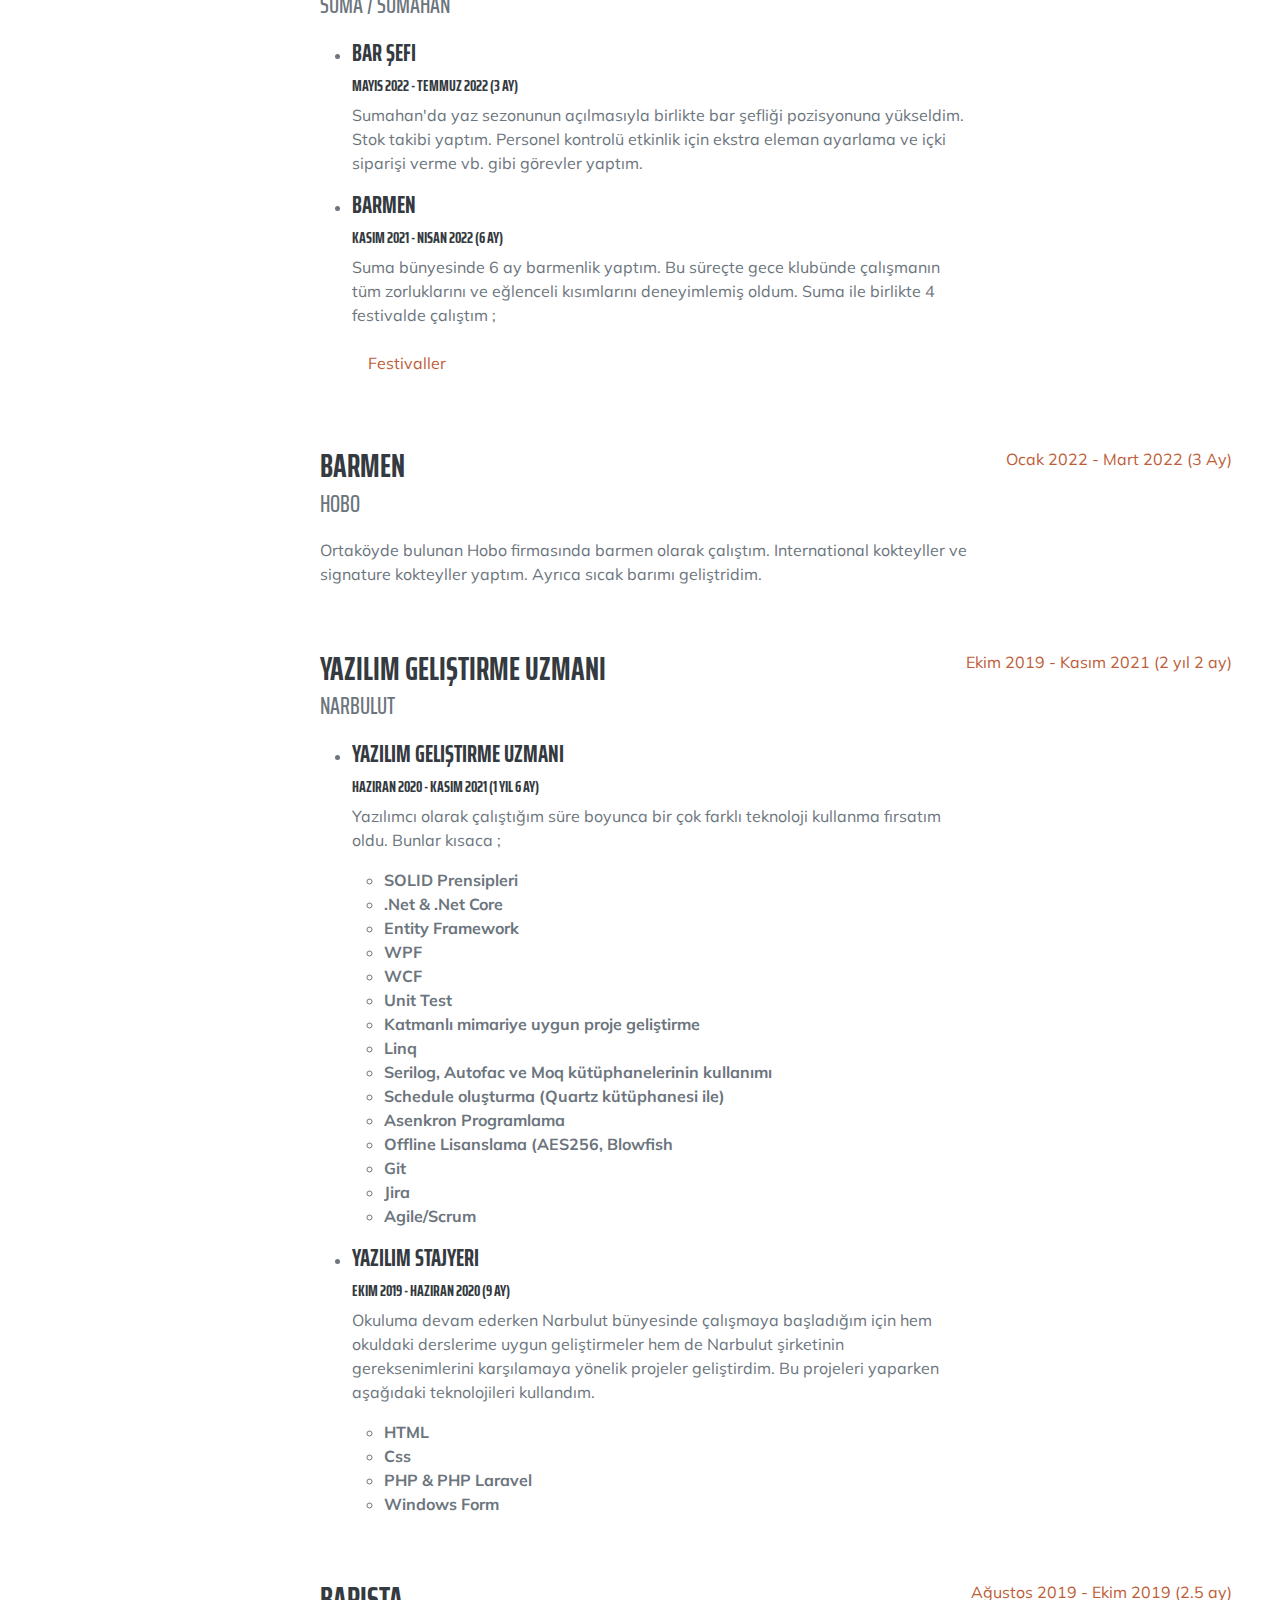
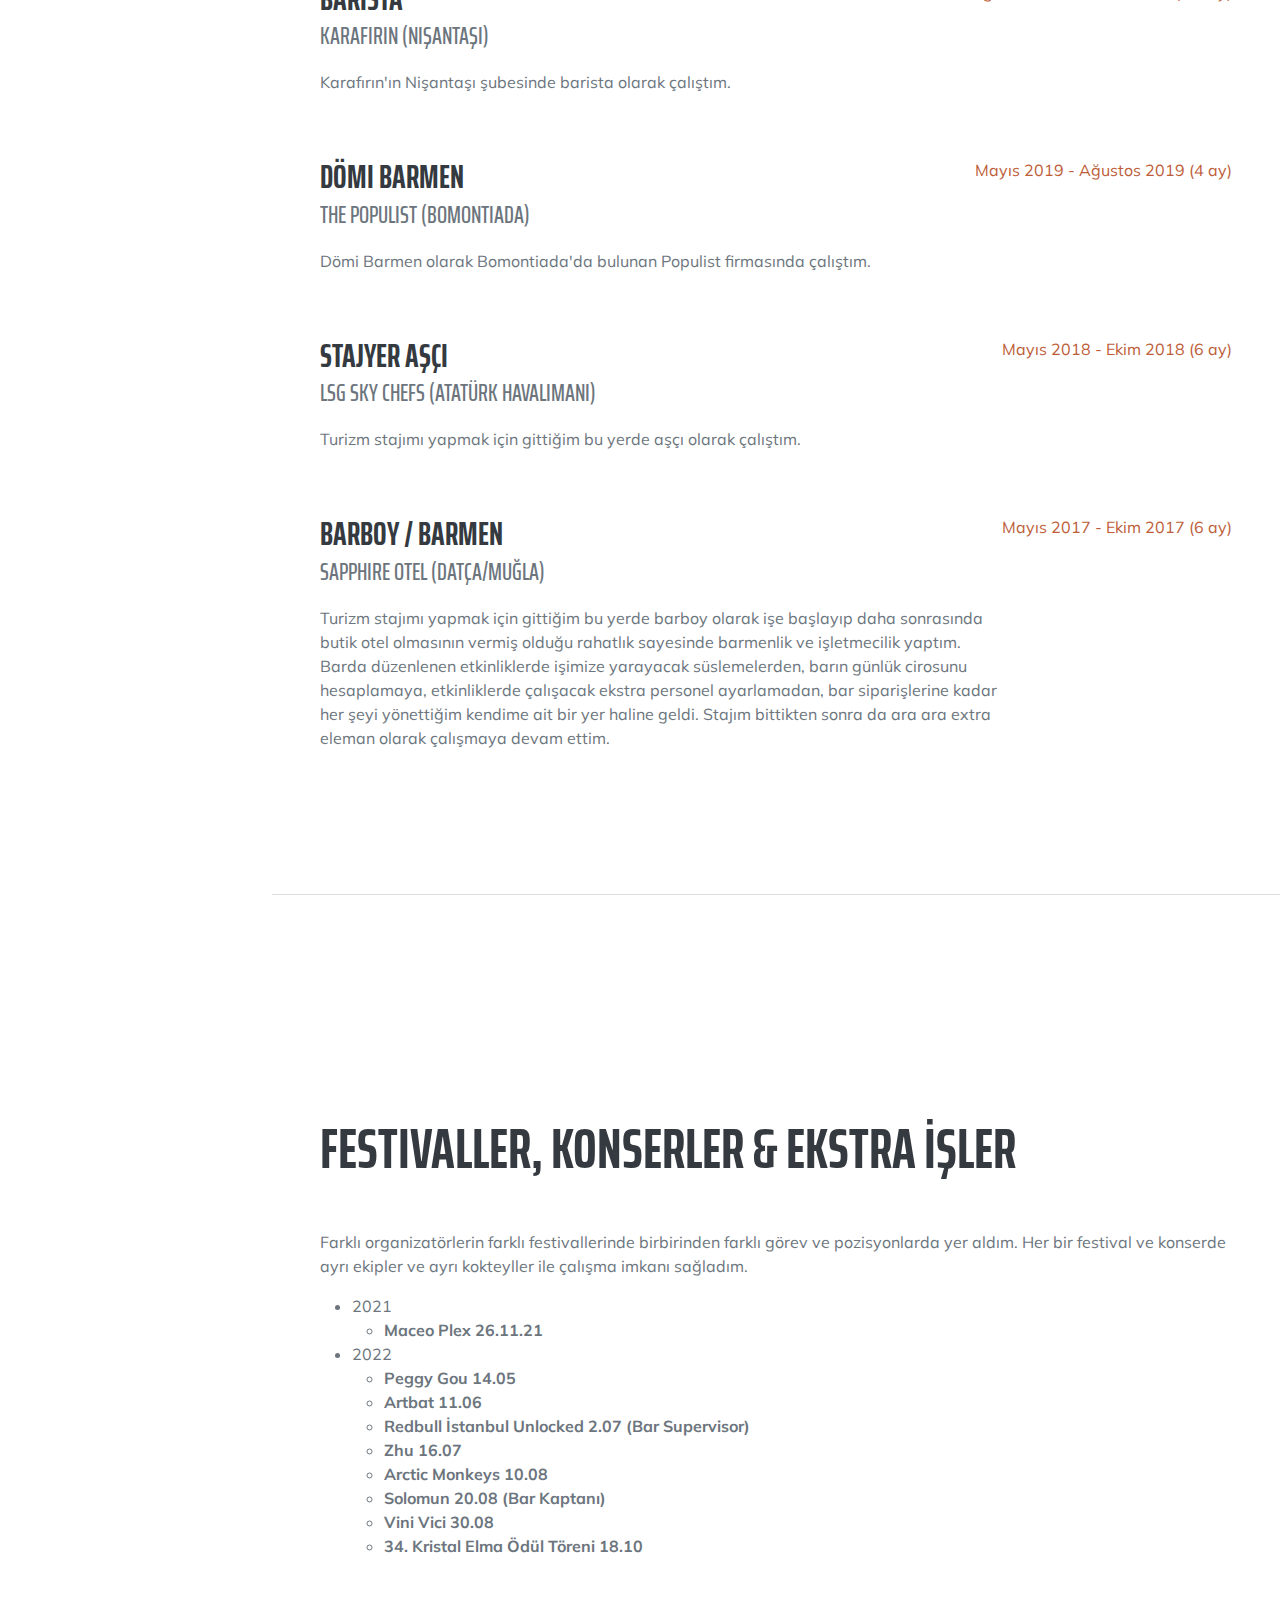
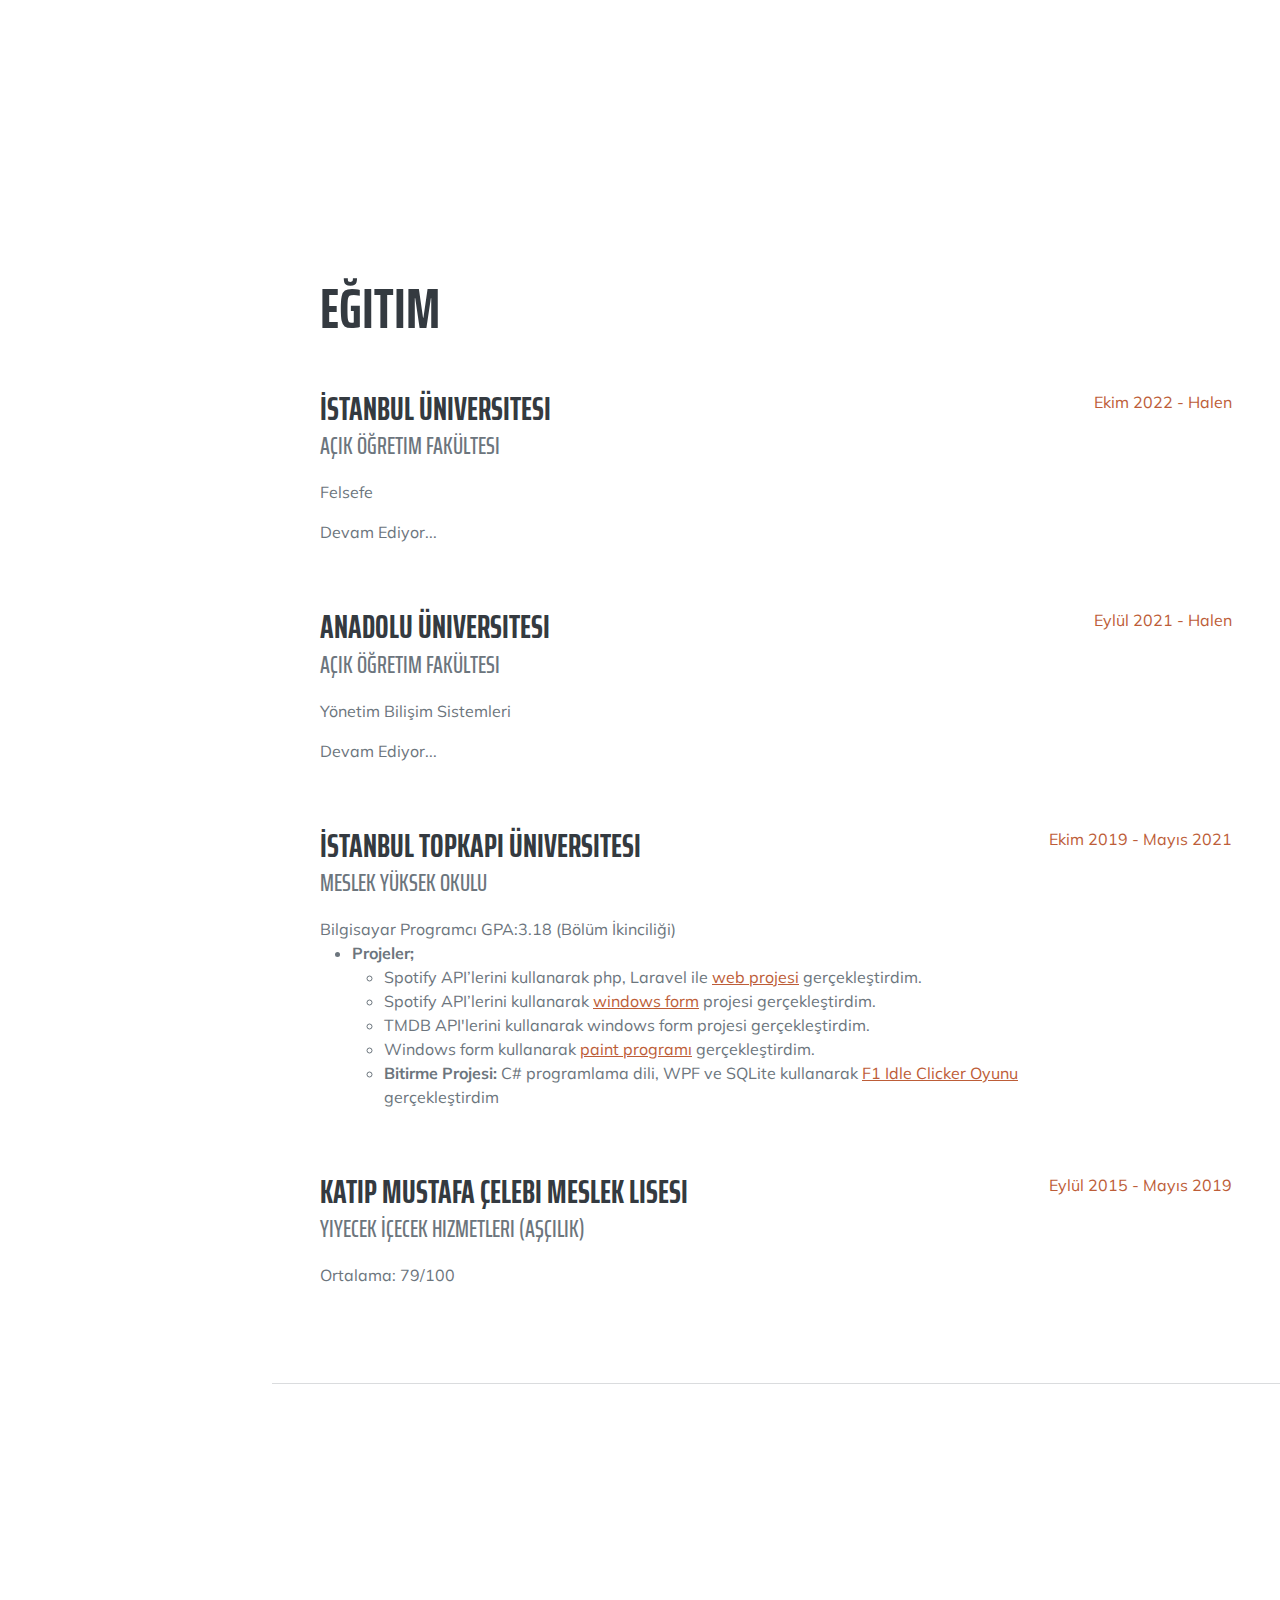
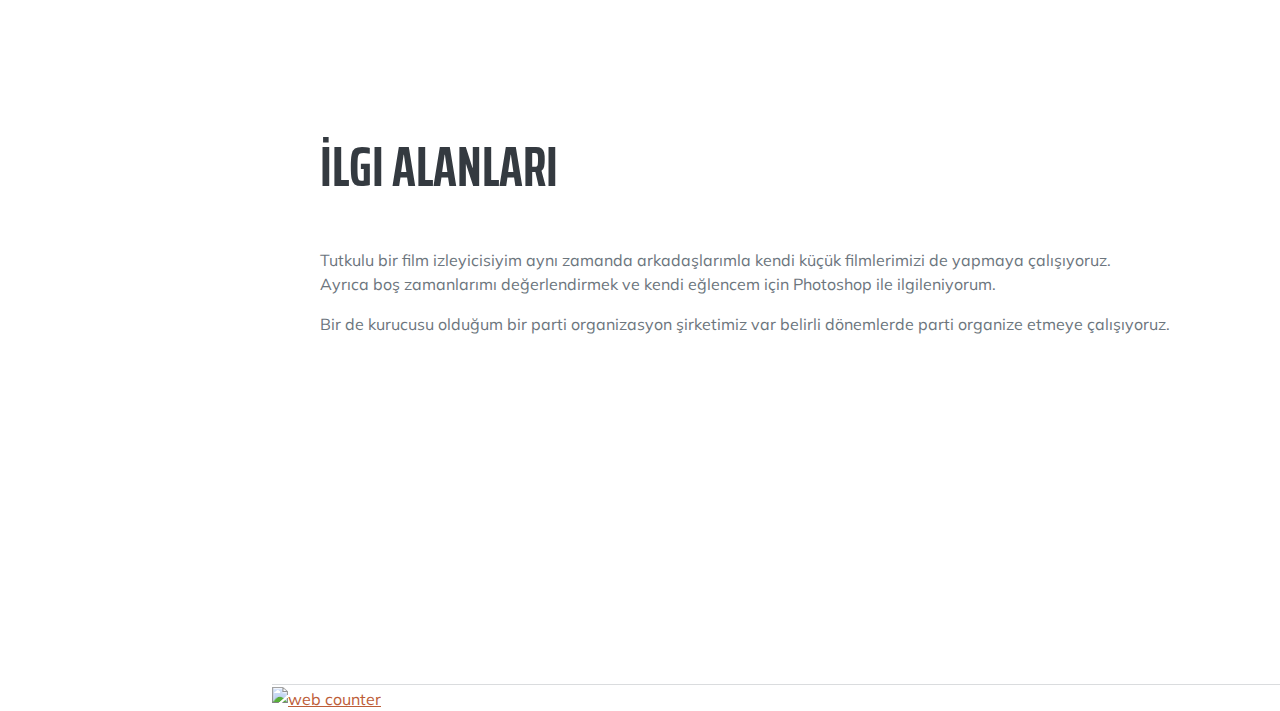
==== commit 4edbb102: "october update" ====
--- a/homepage.html
+++ b/homepage.html
@@ -63,18 +63,37 @@
                     <h2 class="mb-5">Deneyim</h2>
                     <div class="d-flex flex-column flex-md-row justify-content-between mb-5">
                         <div class="flex-grow-1">
+                            <h3 class="mb-0">Barmen (Part Time / Tam Zamanlı)</h3>
+                            <div class="subheading mb-3">Klein Garten / Klein Harbiye</div>
+                            <p> Klein ekibiyle birlikte önce Garten (Asmalı Mescid) mekanında extra barmen olarak daha sonrasında ise part-time kadrolu 
+                                ve tam zamanlı olmak üzere sezon bitimine kadar çalıştım.
+                                Bir yandan da Klein Harbiye'nin açılışını yaptık.</p>
+                        </div>
+                        <div class="flex-shrink-0"><span class="text-primary">Temmuz 2022 - Ekim 2022 (3 Ay)</span></div>
+                    </div>
+                    <div class="d-flex flex-column flex-md-row justify-content-between mb-5">
+                        <div class="flex-grow-1">
+                            <h3 class="mb-0">Barmen (Part Time)</h3>
+                            <div class="subheading mb-3">Kafes / Solar Beach</div>
+                            <p>Kafes ekibiyle birlikte Kilyos'ta çalıştım. 
+                                Haftada en az 2 gün, en fazla 5 gün olmak üzere part time olarak barmenlik yaptım. 
+                                Hem sabah havuz başı barında hem de akşam dj setinin olduğu club'da çalışma imkanım oldu. Sezon bitimine kadar burada çalıştım.                     </p>
+                        </div>
+                        <div class="flex-shrink-0"><span class="text-primary">Temmuz 2022 - Eylül 2022 (3 Ay)</span></div>
+                    </div>
+                    <div class="d-flex flex-column flex-md-row justify-content-between mb-5">
+                        <div class="flex-grow-1">
                             <h3 class="mb-0">Bar Şefliği</h3>
                             <div class="subheading mb-3">Suma / Sumahan</div>
                             <ul>
                                 <li><h4>Bar Şefi</h4> <h6>Mayıs 2022 - Temmuz 2022 (3 ay)</h6></li>
                                 <p>Sumahan'da yaz sezonunun açılmasıyla birlikte bar şefliği pozisyonuna yükseldim. Stok takibi yaptım. 
-                                    Personel kontrolü etkinlik için ekstra eleman ayarlama ve içki siparişi verme görevini yaptım.</p>
+                                    Personel kontrolü etkinlik için ekstra eleman ayarlama ve içki siparişi verme vb. gibi görevler yaptım.</p>
                                 <li><h4>Barmen</h4> <h6>Kasım 2021 - Nisan 2022 (6 ay)</h6></li>
                                 <p>Suma bünyesinde 6 ay barmenlik yaptım. Bu süreçte gece klubünde çalışmanın tüm zorluklarını ve 
                                     eğlenceli kısımlarını deneyimlemiş oldum. Suma ile birlikte 4 festivalde çalıştım ;</p>
                                 <p class="nav-item"><a class="nav-link js-scroll-trigger" href="#fests">Festivaller</a></p>
                             </ul>
-                            
                         </div>
                         <div class="flex-shrink-0"><span class="text-primary">Kasım 2021 - Temmuz 2022 (9 Ay)</span></div>
                     </div>
@@ -168,7 +187,7 @@
             <hr class="m-0" />
             <section class="resume-section" id="fests">
                 <div class="resume-section-content">
-                    <h2 class="mb-5">Festivaller & Konserler</h2>
+                    <h2 class="mb-5">Festivaller, Konserler & Ekstra İşler</h2>
                     <p>Farklı organizatörlerin farklı festivallerinde birbirinden farklı görev ve pozisyonlarda yer aldım. 
                         Her bir festival ve konserde ayrı ekipler ve ayrı kokteyller ile çalışma imkanı sağladım. </p>
                     <ul>
@@ -180,11 +199,12 @@
                        <ul>
                         <li><strong>Peggy Gou 14.05 </strong> </li>
                         <li><strong>Artbat 11.06</strong></li>
-                        <li><strong>Redbull İstanbul Unlocked 2.07</strong></li>
+                        <li><strong>Redbull İstanbul Unlocked 2.07 (Bar Supervisor)</strong></li>
                         <li><strong>Zhu 16.07</strong></li>
                         <li><strong>Arctic Monkeys 10.08</strong></li>
-                        <li><strong>Solomun 20.08</strong></li>
+                        <li><strong>Solomun 20.08 (Bar Kaptanı)</strong></li>
                         <li><strong>Vini Vici 30.08</strong></li>
+                        <li><strong>34. Kristal Elma Ödül Töreni 18.10</strong></li>
                        </ul>
                     </ul>
                 </div> 
@@ -193,6 +213,15 @@
             <section class="resume-section" id="education">
                 <div class="resume-section-content">
                     <h2 class="mb-5">Eğitim</h2>
+                    <div class="d-flex flex-column flex-md-row justify-content-between mb-5">
+                        <div class="flex-grow-1">
+                            <h3 class="mb-0">İstanbul Üniversitesi</h3>
+                            <div class="subheading mb-3">Açık Öğretim Fakültesi</div>
+                            <p>Felsefe</p>
+                            <p>Devam Ediyor...</p>
+                        </div>
+                        <div class="flex-shrink-0"><span class="text-primary">Ekim 2022 - Halen</span></div>
+                    </div>
                     <div class="d-flex flex-column flex-md-row justify-content-between mb-5">
                         <div class="flex-grow-1">
                             <h3 class="mb-0">Anadolu Üniversitesi</h3>
